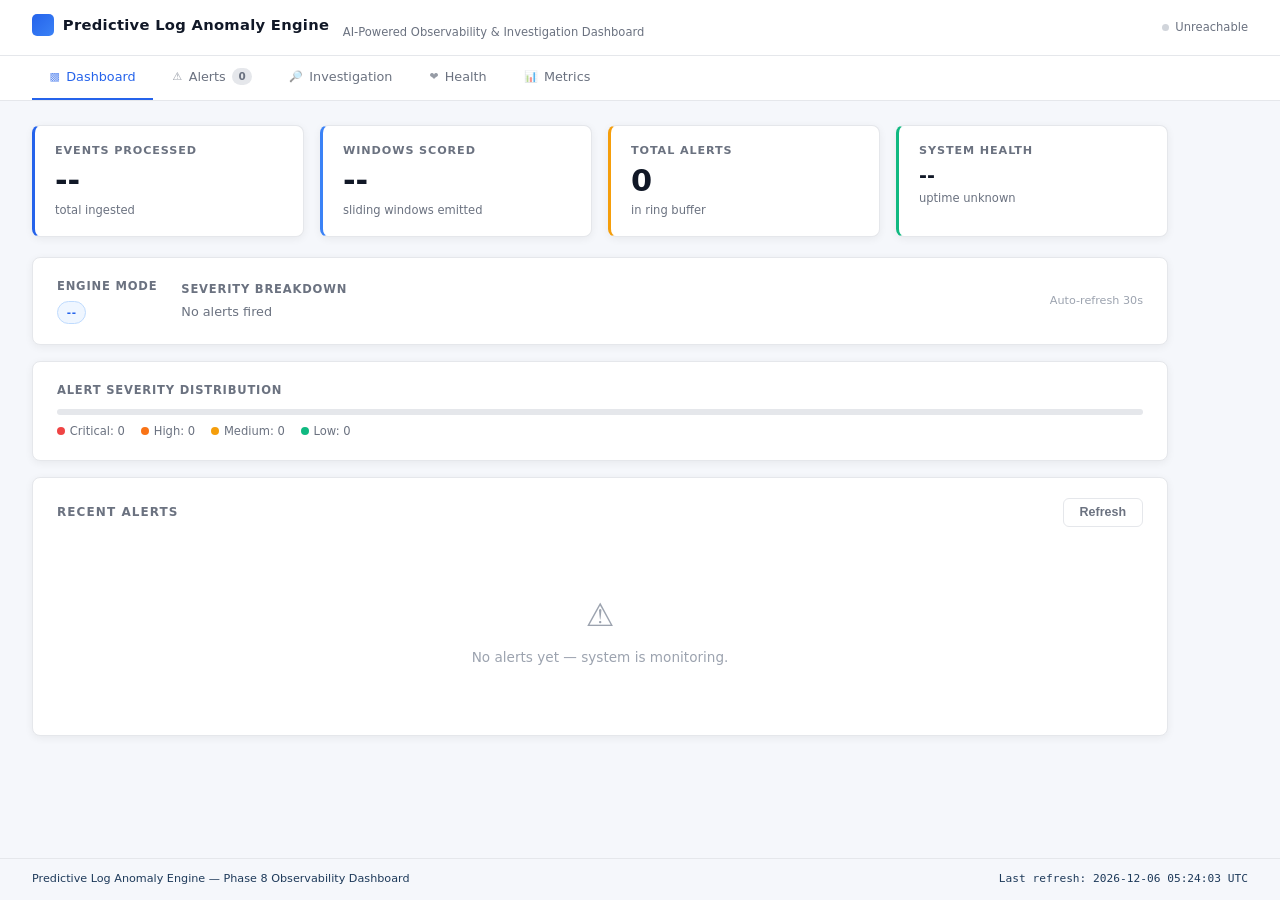
==== templates/index.html @ 651d6630 "Add V3 semantic scaffold and update alignment plans for notebooks and static demo" ====
<!--
File: templates/index.html

Purpose:
    Phase 8 — Observability & Investigation Dashboard for the Predictive Log Anomaly Engine.
    A read-only, professional AIOps dashboard providing:
      - System summary dashboard with live stat cards
      - Recent alerts panel with severity filtering
      - AI investigation console (RAG query interface)
      - System health & component status view
      - Metrics & observability panel (live Prometheus data)

    All data is pulled from existing read-only backend endpoints:
      GET  /health     — system health and component state
      GET  /alerts     — alert ring buffer
      GET  /metrics    — Prometheus text output
      POST /query      — RAG investigation queries

Input:
    Browser — no user authentication required (public endpoints).

Output:
    Visual observability dashboard (read-only).

Used by:
    FastAPI application (src/api/ui.py) serving GET /
-->

<!DOCTYPE html>
<html lang="en">
<head>
  <meta charset="UTF-8">
  <meta name="viewport" content="width=device-width, initial-scale=1.0">
  <title>Predictive Log Anomaly Engine — Observability Dashboard</title>
  <style>
    /* =====================================================================
       Reset & base
       ===================================================================== */
    *, *::before, *::after { box-sizing: border-box; margin: 0; padding: 0; }
    body {
      font-family: system-ui, -apple-system, "Segoe UI", sans-serif;
      background: #f5f7fb;
      color: #111827;
      min-height: 100vh;
      line-height: 1.5;
    }
    a { color: inherit; text-decoration: none; }

    /* =====================================================================
       Layout
       ===================================================================== */
    .app-shell { display: flex; flex-direction: column; min-height: 100vh; }
    main { flex: 1; padding: 1.5rem 2rem 3rem; max-width: 1200px; width: 100%; }

    /* =====================================================================
       Header
       ===================================================================== */
    header {
      background: #ffffff;
      border-bottom: 1px solid #e5e7eb;
      padding: 0 2rem;
      display: flex;
      align-items: center;
      justify-content: space-between;
      height: 56px;
      position: sticky;
      top: 0;
      z-index: 100;
    }
    .header-left { display: flex; align-items: baseline; gap: 0.85rem; }
    .header-logo {
      display: flex;
      align-items: center;
      gap: 0.55rem;
    }
    .logo-icon {
      width: 22px; height: 22px;
      background: linear-gradient(135deg, #2563eb, #3b82f6);
      border-radius: 5px;
      flex-shrink: 0;
    }
    .header-title {
      font-size: 0.92rem;
      font-weight: 700;
      color: #111827;
      letter-spacing: 0.02em;
    }
    .header-subtitle {
      font-size: 0.72rem;
      color: #6b7280;
      font-weight: 400;
    }
    .header-right { display: flex; align-items: center; gap: 1rem; }
    .system-badge {
      display: flex;
      align-items: center;
      gap: 0.4rem;
      font-size: 0.72rem;
      color: #6b7280;
    }
    .dot {
      width: 7px; height: 7px;
      border-radius: 50%;
      background: #d1d5db;
      flex-shrink: 0;
    }
    .dot.healthy  { background: #10b981; box-shadow: 0 0 6px #10b981; }
    .dot.degraded { background: #f59e0b; box-shadow: 0 0 6px #f59e0b; }
    .dot.unhealthy{ background: #ef4444; box-shadow: 0 0 6px #ef4444; }

    /* =====================================================================
       Navigation tabs
       ===================================================================== */
    nav.tabs {
      background: #ffffff;
      border-bottom: 1px solid #e5e7eb;
      display: flex;
      padding: 0 2rem;
      gap: 0.1rem;
      overflow-x: auto;
    }
    .tab {
      padding: 0.7rem 1.1rem;
      font-size: 0.8rem;
      font-weight: 500;
      color: #6b7280;
      border-bottom: 2px solid transparent;
      cursor: pointer;
      white-space: nowrap;
      user-select: none;
      transition: color 0.15s, border-color 0.15s;
      display: flex;
      align-items: center;
      gap: 0.4rem;
    }
    .tab .tab-icon { font-size: 0.85em; opacity: 0.7; }
    .tab.active { color: #2563eb; border-bottom-color: #2563eb; }
    .tab:hover:not(.active) { color: #374151; }
    .tab-badge {
      background: #e5e7eb;
      color: #6b7280;
      font-size: 0.65rem;
      font-weight: 700;
      padding: 0.05rem 0.4rem;
      border-radius: 9999px;
      min-width: 18px;
      text-align: center;
    }
    .tab.active .tab-badge { background: #dbeafe; color: #2563eb; }

    /* =====================================================================
       Sections
       ===================================================================== */
    section { display: none; }
    section.active { display: block; }

    /* =====================================================================
       Typography helpers
       ===================================================================== */
    .section-title {
      font-size: 0.75rem;
      font-weight: 700;
      color: #6b7280;
      text-transform: uppercase;
      letter-spacing: 0.09em;
      margin-bottom: 1rem;
    }
    .label {
      font-size: 0.72rem;
      font-weight: 600;
      color: #6b7280;
      text-transform: uppercase;
      letter-spacing: 0.07em;
    }
    .muted { color: #6b7280; font-size: 0.8rem; }
    .mono { font-family: ui-monospace, "Cascadia Code", monospace; }

    /* =====================================================================
       Cards
       ===================================================================== */
    .card {
      background: #ffffff;
      border: 1px solid #e5e7eb;
      border-radius: 0.5rem;
      padding: 1.25rem 1.5rem;
      box-shadow: 0 2px 8px rgba(0,0,0,0.06);
    }
    .card + .card { margin-top: 1rem; }

    /* =====================================================================
       Stat cards (dashboard grid)
       ===================================================================== */
    .stat-grid {
      display: grid;
      grid-template-columns: repeat(auto-fit, minmax(200px, 1fr));
      gap: 1rem;
      margin-bottom: 1.25rem;
    }
    .stat-card {
      background: #ffffff;
      border: 1px solid #e5e7eb;
      border-radius: 0.5rem;
      padding: 1.1rem 1.25rem;
      display: flex;
      flex-direction: column;
      gap: 0.35rem;
      box-shadow: 0 2px 8px rgba(0,0,0,0.06);
    }
    .stat-card.accent-cyan  { border-left: 3px solid #2563eb; }
    .stat-card.accent-green { border-left: 3px solid #10b981; }
    .stat-card.accent-amber { border-left: 3px solid #f59e0b; }
    .stat-card.accent-red   { border-left: 3px solid #ef4444; }
    .stat-card.accent-blue  { border-left: 3px solid #3b82f6; }
    .stat-label {
      font-size: 0.7rem;
      font-weight: 600;
      color: #6b7280;
      text-transform: uppercase;
      letter-spacing: 0.08em;
    }
    .stat-value {
      font-size: 1.9rem;
      font-weight: 700;
      color: #111827;
      line-height: 1;
      font-variant-numeric: tabular-nums;
    }
    .stat-value.small { font-size: 1.2rem; }
    .stat-sub {
      font-size: 0.72rem;
      color: #6b7280;
    }

    /* =====================================================================
       Severity badges
       ===================================================================== */
    .badge {
      display: inline-flex;
      align-items: center;
      padding: 0.15rem 0.55rem;
      border-radius: 9999px;
      font-size: 0.65rem;
      font-weight: 700;
      text-transform: uppercase;
      letter-spacing: 0.06em;
      white-space: nowrap;
    }
    .badge.critical { background: #fee2e2; color: #dc2626; border: 1px solid #fca5a5; }
    .badge.high     { background: #fff7ed; color: #ea580c; border: 1px solid #fed7aa; }
    .badge.medium   { background: #fffbeb; color: #d97706; border: 1px solid #fde68a; }
    .badge.low      { background: #f0fdf4; color: #16a34a; border: 1px solid #bbf7d0; }
    .badge.info     { background: #eff6ff; color: #2563eb; border: 1px solid #bfdbfe; }
    .badge.healthy  { background: #f0fdf4; color: #16a34a; border: 1px solid #bbf7d0; }
    .badge.degraded { background: #fffbeb; color: #d97706; border: 1px solid #fde68a; }
    .badge.unhealthy{ background: #fee2e2; color: #dc2626; border: 1px solid #fca5a5; }
    .badge.unknown  { background: #f9fafb; color: #6b7280; border: 1px solid #d1d5db; }

    /* =====================================================================
       Status indicator (health components)
       ===================================================================== */
    .status-row {
      display: flex;
      align-items: center;
      justify-content: space-between;
      padding: 0.6rem 0;
      border-bottom: 1px solid #e5e7eb;
      font-size: 0.82rem;
    }
    .status-row:last-child { border-bottom: none; }
    .status-name { color: #6b7280; }
    .status-val  { font-weight: 600; }
    .status-val.ok   { color: #10b981; }
    .status-val.warn { color: #f59e0b; }
    .status-val.err  { color: #ef4444; }
    .status-val.muted{ color: #475569; }

    /* =====================================================================
       Alert table
       ===================================================================== */
    .table-wrap { overflow-x: auto; border-radius: 0.375rem; }
    table { width: 100%; border-collapse: collapse; font-size: 0.8rem; min-width: 600px; }
    thead tr { background: #f9fafb; }
    th {
      text-align: left;
      padding: 0.55rem 0.75rem;
      color: #6b7280;
      font-weight: 600;
      font-size: 0.68rem;
      text-transform: uppercase;
      letter-spacing: 0.07em;
      border-bottom: 1px solid #e5e7eb;
      white-space: nowrap;
    }
    td {
      padding: 0.5rem 0.75rem;
      border-bottom: 1px solid #e5e7eb;
      vertical-align: top;
      color: #6b7280;
    }
    td.primary { color: #111827; }
    tbody tr:hover td { background: rgba(37,99,235,0.04); }
    tbody tr:last-child td { border-bottom: none; }

    /* =====================================================================
       Filter bar
       ===================================================================== */
    .filter-bar {
      display: flex;
      gap: 0.5rem;
      flex-wrap: wrap;
      margin-bottom: 1rem;
      align-items: center;
    }
    .filter-btn {
      padding: 0.3rem 0.75rem;
      border-radius: 9999px;
      font-size: 0.72rem;
      font-weight: 600;
      cursor: pointer;
      border: 1px solid #e5e7eb;
      background: transparent;
      color: #6b7280;
      transition: all 0.15s;
      text-transform: uppercase;
      letter-spacing: 0.05em;
    }
    .filter-btn:hover { border-color: #2563eb; color: #2563eb; }
    .filter-btn.active { background: #dbeafe; border-color: #2563eb; color: #2563eb; }
    .filter-sep { color: #e5e7eb; }

    /* =====================================================================
       Buttons
       ===================================================================== */
    .btn {
      display: inline-flex;
      align-items: center;
      gap: 0.4rem;
      padding: 0.4rem 1rem;
      border-radius: 0.375rem;
      font-size: 0.78rem;
      font-weight: 600;
      cursor: pointer;
      border: none;
      transition: background 0.15s;
    }
    .btn-primary { background: #2563eb; color: #ffffff; }
    .btn-primary:hover:not(:disabled) { background: #1d4ed8; }
    .btn-ghost {
      background: transparent;
      color: #6b7280;
      border: 1px solid #e5e7eb;
    }
    .btn-ghost:hover:not(:disabled) { border-color: #2563eb; color: #2563eb; }
    .btn:disabled { opacity: 0.45; cursor: not-allowed; }

    /* =====================================================================
       Form inputs
       ===================================================================== */
    .input-field {
      width: 100%;
      background: #f9fafb;
      color: #111827;
      border: 1px solid #e5e7eb;
      border-radius: 0.375rem;
      padding: 0.55rem 0.75rem;
      font-family: inherit;
      font-size: 0.85rem;
      outline: none;
      transition: border-color 0.15s;
    }
    .input-field:focus { border-color: #2563eb; }
    .input-field::placeholder { color: #9ca3af; }

    /* =====================================================================
       Answer / evidence boxes
       ===================================================================== */
    .answer-box {
      background: #f9fafb;
      border: 1px solid #e5e7eb;
      border-radius: 0.375rem;
      padding: 1rem 1.25rem;
      margin-top: 1rem;
    }
    .answer-box-label {
      font-size: 0.68rem;
      font-weight: 700;
      color: #2563eb;
      text-transform: uppercase;
      letter-spacing: 0.1em;
      margin-bottom: 0.6rem;
    }
    .answer-text {
      font-size: 0.88rem;
      color: #111827;
      line-height: 1.7;
    }
    .source-item {
      border-top: 1px solid #e5e7eb;
      padding: 0.65rem 0;
    }
    .source-item:first-child { border-top: none; }
    .source-meta {
      display: flex;
      justify-content: space-between;
      align-items: center;
      margin-bottom: 0.3rem;
      gap: 0.5rem;
    }
    .source-id {
      font-size: 0.72rem;
      color: #2563eb;
      font-family: ui-monospace, monospace;
      font-weight: 600;
    }
    .source-score { font-size: 0.68rem; color: #9ca3af; }
    .source-snippet { font-size: 0.8rem; color: #6b7280; line-height: 1.55; }

    /* =====================================================================
       Quick query chips
       ===================================================================== */
    .quick-chips {
      display: flex;
      flex-wrap: wrap;
      gap: 0.4rem;
      margin: 0.65rem 0;
    }
    .chip {
      padding: 0.2rem 0.65rem;
      background: #f3f4f6;
      border: 1px solid #e5e7eb;
      border-radius: 9999px;
      font-size: 0.72rem;
      color: #6b7280;
      cursor: pointer;
      transition: all 0.15s;
    }
    .chip:hover { border-color: #2563eb; color: #2563eb; }

    /* =====================================================================
       Metrics display
       ===================================================================== */
    .metric-row {
      display: flex;
      justify-content: space-between;
      align-items: center;
      padding: 0.55rem 0;
      border-bottom: 1px solid #e5e7eb;
      font-size: 0.82rem;
    }
    .metric-row:last-child { border-bottom: none; }
    .metric-name { color: #6b7280; font-family: ui-monospace, monospace; font-size: 0.75rem; }
    .metric-value { color: #111827; font-weight: 600; font-variant-numeric: tabular-nums; }

    .raw-box {
      background: #f9fafb;
      border: 1px solid #e5e7eb;
      border-radius: 0.375rem;
      padding: 1rem;
      font-family: ui-monospace, monospace;
      font-size: 0.72rem;
      color: #6b7280;
      max-height: 300px;
      overflow-y: auto;
      white-space: pre;
      word-break: break-all;
      line-height: 1.5;
    }

    /* =====================================================================
       Progress bar (severity distribution)
       ===================================================================== */
    .sev-bar-wrap {
      display: flex;
      height: 6px;
      border-radius: 9999px;
      overflow: hidden;
      background: #e5e7eb;
      margin: 0.5rem 0;
    }
    .sev-seg { height: 100%; transition: width 0.4s; }
    .sev-seg.critical { background: #ef4444; }
    .sev-seg.high     { background: #f97316; }
    .sev-seg.medium   { background: #f59e0b; }
    .sev-seg.low      { background: #10b981; }

    .sev-legend {
      display: flex;
      gap: 1rem;
      flex-wrap: wrap;
      font-size: 0.72rem;
      color: #6b7280;
      margin-top: 0.4rem;
    }
    .sev-legend-item { display: flex; align-items: center; gap: 0.3rem; }
    .sev-dot { width: 8px; height: 8px; border-radius: 50%; flex-shrink: 0; }

    /* =====================================================================
       Health component grid
       ===================================================================== */
    .component-grid {
      display: grid;
      grid-template-columns: repeat(auto-fill, minmax(220px, 1fr));
      gap: 0.75rem;
      margin-top: 0.75rem;
    }
    .component-card {
      background: #f9fafb;
      border: 1px solid #e5e7eb;
      border-radius: 0.375rem;
      padding: 0.85rem 1rem;
      display: flex;
      flex-direction: column;
      gap: 0.3rem;
    }
    .component-name { font-size: 0.75rem; color: #6b7280; font-weight: 600; text-transform: capitalize; }
    .component-status { font-size: 0.85rem; font-weight: 700; }
    .component-status.ok   { color: #10b981; }
    .component-status.warn { color: #f59e0b; }
    .component-status.err  { color: #ef4444; }
    .component-status.muted{ color: #475569; }

    /* =====================================================================
       Toolbar row
       ===================================================================== */
    .toolbar {
      display: flex;
      align-items: center;
      justify-content: space-between;
      margin-bottom: 1rem;
      gap: 1rem;
      flex-wrap: wrap;
    }
    .toolbar-left  { display: flex; align-items: center; gap: 0.75rem; flex-wrap: wrap; }
    .toolbar-right { display: flex; align-items: center; gap: 0.5rem; }

    /* =====================================================================
       Empty + error states
       ===================================================================== */
    .empty-state {
      text-align: center;
      padding: 3rem 1rem;
      color: #9ca3af;
    }
    .empty-state .empty-icon { font-size: 2rem; margin-bottom: 0.5rem; }
    .empty-state .empty-msg { font-size: 0.85rem; }
    .error-msg { color: #ef4444; font-size: 0.8rem; }

    /* =====================================================================
       Spinner
       ===================================================================== */
    @keyframes spin { to { transform: rotate(360deg); } }
    .spinner {
      width: 14px; height: 14px;
      border: 2px solid #e5e7eb;
      border-top-color: #2563eb;
      border-radius: 50%;
      animation: spin 0.7s linear infinite;
      display: inline-block;
    }

    /* =====================================================================
       Refresh timer
       ===================================================================== */
    .refresh-info {
      font-size: 0.7rem;
      color: #9ca3af;
      display: flex;
      align-items: center;
      gap: 0.4rem;
    }

    /* =====================================================================
       Two-column layout (investigation)
       ===================================================================== */
    .two-col {
      display: grid;
      grid-template-columns: 1fr 1fr;
      gap: 1rem;
    }
    @media (max-width: 768px) { .two-col { grid-template-columns: 1fr; } }

    /* =====================================================================
       Uptime display
       ===================================================================== */
    .uptime-large {
      font-size: 2rem;
      font-weight: 700;
      color: #111827;
      font-variant-numeric: tabular-nums;
    }

    /* =====================================================================
       Collapsible
       ===================================================================== */
    .collapsible-toggle {
      background: none;
      border: none;
      color: #9ca3af;
      font-size: 0.72rem;
      cursor: pointer;
      padding: 0;
      display: flex;
      align-items: center;
      gap: 0.3rem;
      margin-top: 0.75rem;
    }
    .collapsible-toggle:hover { color: #6b7280; }
    .collapsible-body { display: none; margin-top: 0.5rem; }
    .collapsible-body.open { display: block; }

    /* =====================================================================
       Footer
       ===================================================================== */
    footer {
      border-top: 1px solid #e5e7eb;
      padding: 0.75rem 2rem;
      display: flex;
      justify-content: space-between;
      align-items: center;
      font-size: 0.7rem;
      color: #1e3a5a;
    }

    /* =====================================================================
       Responsive
       ===================================================================== */
    @media (max-width: 640px) {
      main { padding: 1rem; }
      header { padding: 0 1rem; }
      nav.tabs { padding: 0 0.5rem; }
      .header-subtitle { display: none; }
    }
  </style>
</head>
<body>
<div class="app-shell">

<!-- ===================================================================
     Header
     =================================================================== -->
<header>
  <div class="header-left">
    <div class="header-logo">
      <div class="logo-icon"></div>
      <span class="header-title">Predictive Log Anomaly Engine</span>
    </div>
    <span class="header-subtitle">AI-Powered Observability &amp; Investigation Dashboard</span>
  </div>
  <div class="header-right">
    <div class="system-badge">
      <div class="dot" id="hdr-dot"></div>
      <span id="hdr-status-text">Checking...</span>
    </div>
  </div>
</header>

<!-- ===================================================================
     Navigation
     =================================================================== -->
<nav class="tabs">
  <div class="tab active" onclick="showTab('dashboard')">
    <span class="tab-icon">&#9641;</span> Dashboard
  </div>
  <div class="tab" onclick="showTab('alerts')">
    <span class="tab-icon">&#9888;</span> Alerts
    <span class="tab-badge" id="tab-alerts-count">0</span>
  </div>
  <div class="tab" onclick="showTab('investigation')">
    <span class="tab-icon">&#128270;</span> Investigation
  </div>
  <div class="tab" onclick="showTab('health')">
    <span class="tab-icon">&#10084;</span> Health
  </div>
  <div class="tab" onclick="showTab('metrics')">
    <span class="tab-icon">&#128202;</span> Metrics
  </div>
</nav>

<!-- ===================================================================
     Main content
     =================================================================== -->
<main>

  <!-- =================================================================
       Section 1: Dashboard
       ================================================================= -->
  <section id="section-dashboard" class="active">

    <!-- Stat cards -->
    <div class="stat-grid" id="dash-stat-grid">
      <div class="stat-card accent-cyan">
        <div class="stat-label">Events Processed</div>
        <div class="stat-value" id="dash-events">--</div>
        <div class="stat-sub">total ingested</div>
      </div>
      <div class="stat-card accent-blue">
        <div class="stat-label">Windows Scored</div>
        <div class="stat-value" id="dash-windows">--</div>
        <div class="stat-sub">sliding windows emitted</div>
      </div>
      <div class="stat-card accent-amber" id="dash-alerts-card">
        <div class="stat-label">Total Alerts</div>
        <div class="stat-value" id="dash-alerts">--</div>
        <div class="stat-sub">in ring buffer</div>
      </div>
      <div class="stat-card accent-green">
        <div class="stat-label">System Health</div>
        <div class="stat-value small" id="dash-health-val">--</div>
        <div class="stat-sub" id="dash-uptime">uptime unknown</div>
      </div>
    </div>

    <!-- Engine mode info bar -->
    <div class="card" style="margin-bottom:1rem;">
      <div class="toolbar" style="margin-bottom:0;">
        <div style="display:flex;align-items:center;gap:1.5rem;flex-wrap:wrap;">
          <div>
            <div class="label" style="margin-bottom:0.2rem;">Engine Mode</div>
            <span id="dash-mode" class="badge info">--</span>
          </div>
          <div>
            <div class="label" style="margin-bottom:0.2rem;">Severity Breakdown</div>
            <div style="display:flex;gap:0.5rem;flex-wrap:wrap;" id="dash-sev-counts">
              <span class="muted">No alert data</span>
            </div>
          </div>
        </div>
        <div class="refresh-info">
          <div class="spinner" id="dash-spinner" style="display:none;"></div>
          <span id="dash-refresh-label">Auto-refresh 30s</span>
        </div>
      </div>
    </div>

    <!-- Severity bar -->
    <div class="card" style="margin-bottom:1rem;" id="dash-sev-bar-card">
      <div class="label" style="margin-bottom:0.6rem;">Alert Severity Distribution</div>
      <div class="sev-bar-wrap" id="dash-sev-bar">
        <div class="sev-seg critical" style="width:0%"></div>
        <div class="sev-seg high"     style="width:0%"></div>
        <div class="sev-seg medium"   style="width:0%"></div>
        <div class="sev-seg low"      style="width:0%"></div>
      </div>
      <div class="sev-legend">
        <span class="sev-legend-item"><span class="sev-dot" style="background:#ef4444"></span><span id="leg-critical">Critical: 0</span></span>
        <span class="sev-legend-item"><span class="sev-dot" style="background:#f97316"></span><span id="leg-high">High: 0</span></span>
        <span class="sev-legend-item"><span class="sev-dot" style="background:#f59e0b"></span><span id="leg-medium">Medium: 0</span></span>
        <span class="sev-legend-item"><span class="sev-dot" style="background:#10b981"></span><span id="leg-low">Low: 0</span></span>
      </div>
    </div>

    <!-- Recent alerts mini-table -->
    <div class="card">
      <div class="toolbar">
        <div class="section-title" style="margin-bottom:0;">Recent Alerts</div>
        <button class="btn btn-ghost" onclick="refreshAll()">Refresh</button>
      </div>
      <div id="dash-recent-alerts">
        <div class="empty-state">
          <div class="empty-icon">&#9888;</div>
          <div class="empty-msg">No alerts yet — system is monitoring.</div>
        </div>
      </div>
    </div>

  </section>

  <!-- =================================================================
       Section 2: Alerts
       ================================================================= -->
  <section id="section-alerts">

    <div class="card">
      <div class="toolbar">
        <div class="toolbar-left">
          <div class="section-title" style="margin-bottom:0;">Anomaly Alerts</div>
          <span class="badge info" id="alerts-count-badge">0 alerts</span>
        </div>
        <div class="toolbar-right">
          <button class="btn btn-ghost" id="alerts-refresh-btn" onclick="loadAlerts(true)">
            <span>Refresh</span>
          </button>
        </div>
      </div>

      <p class="muted" style="margin-bottom:1rem;">
        Alerts stored in the in-memory ring buffer (newest first). Each alert was fired when an
        anomaly score exceeded the model threshold for a given event stream.
      </p>

      <!-- Severity filter -->
      <div class="filter-bar">
        <span class="label">Filter:</span>
        <button class="filter-btn active" onclick="setAlertFilter('all', this)">All</button>
        <button class="filter-btn" onclick="setAlertFilter('critical', this)">Critical</button>
        <button class="filter-btn" onclick="setAlertFilter('high', this)">High</button>
        <button class="filter-btn" onclick="setAlertFilter('medium', this)">Medium</button>
        <button class="filter-btn" onclick="setAlertFilter('low', this)">Low</button>
      </div>

      <div class="table-wrap" id="alerts-table-wrap">
        <div class="empty-state">
          <div class="empty-icon">&#9888;</div>
          <div class="empty-msg">No alerts. Switch to the Dashboard and click Refresh.</div>
        </div>
      </div>
    </div>

  </section>

  <!-- =================================================================
       Section 3: Investigation
       ================================================================= -->
  <section id="section-investigation">

    <div class="card" style="margin-bottom:1rem;">
      <div class="section-title">AI Investigation Console</div>
      <p class="muted" style="margin-bottom:1rem;">
        Ask natural language questions about this system — alerts, models, datasets, pipelines,
        thresholds, and deployment. The RAG engine searches the built-in knowledge base and
        returns a direct answer with source references.
      </p>

      <label for="inv-question" class="label" style="display:block;margin-bottom:0.5rem;">Question</label>
      <div style="display:flex;gap:0.5rem;">
        <input
          id="inv-question"
          class="input-field"
          type="text"
          placeholder="e.g. How does the alert threshold work?"
          onkeydown="if(event.key==='Enter') runQuery()"
        >
        <button class="btn btn-primary" id="inv-ask-btn" onclick="runQuery()">Ask</button>
      </div>

      <div class="quick-chips">
        <span class="label" style="align-self:center;">Quick:</span>
        <span class="chip" onclick="setQuestion('How do alerts work?')">Alerts</span>
        <span class="chip" onclick="setQuestion('What model is used for anomaly detection?')">Model</span>
        <span class="chip" onclick="setQuestion('Tell me about the dataset')">Dataset</span>
        <span class="chip" onclick="setQuestion('What is the anomaly score threshold?')">Threshold</span>
        <span class="chip" onclick="setQuestion('How does the sliding window work?')">Window</span>
        <span class="chip" onclick="setQuestion('How do I run with Docker?')">Docker</span>
        <span class="chip" onclick="setQuestion('How does Prometheus metrics work?')">Prometheus</span>
        <span class="chip" onclick="setQuestion('What is Grafana showing?')">Grafana</span>
      </div>

      <span id="inv-status" class="muted" style="font-size:0.75rem;"></span>
    </div>

    <!-- Results -->
    <div id="inv-results" style="display:none;">
      <div class="two-col">
        <div class="answer-box">
          <div class="answer-box-label">Answer</div>
          <div class="answer-text" id="inv-answer-text"></div>
        </div>
        <div class="answer-box">
          <div class="answer-box-label">Source Documents</div>
          <div id="inv-sources"></div>
        </div>
      </div>
    </div>

  </section>

  <!-- =================================================================
       Section 4: Health
       ================================================================= -->
  <section id="section-health">

    <!-- Overall status -->
    <div class="card" style="margin-bottom:1rem;">
      <div class="toolbar" style="margin-bottom:0.75rem;">
        <div class="section-title" style="margin-bottom:0;">System Status</div>
        <button class="btn btn-ghost" onclick="loadHealth()">Refresh</button>
      </div>
      <div style="display:flex;align-items:center;gap:1.5rem;flex-wrap:wrap;">
        <div>
          <div class="label" style="margin-bottom:0.4rem;">Overall Health</div>
          <span class="badge" id="health-badge" style="font-size:0.85rem;padding:0.3rem 0.8rem;">Unknown</span>
        </div>
        <div>
          <div class="label" style="margin-bottom:0.4rem;">Uptime</div>
          <div class="uptime-large" id="health-uptime">--</div>
        </div>
        <div>
          <div class="label" style="margin-bottom:0.4rem;">API Endpoint</div>
          <span class="badge healthy">Available</span>
        </div>
      </div>
    </div>

    <!-- Component status -->
    <div class="card" style="margin-bottom:1rem;">
      <div class="section-title">Component Status</div>
      <div class="component-grid" id="health-components">
        <div class="muted">Loading...</div>
      </div>
    </div>

    <!-- Endpoint availability -->
    <div class="card" style="margin-bottom:1rem;">
      <div class="section-title">Endpoint Availability</div>
      <div id="health-endpoints">
        <div class="status-row">
          <span class="status-name">GET /health</span>
          <span class="status-val" id="ep-health">Checking...</span>
        </div>
        <div class="status-row">
          <span class="status-name">GET /alerts</span>
          <span class="status-val" id="ep-alerts">Checking...</span>
        </div>
        <div class="status-row">
          <span class="status-name">GET /metrics</span>
          <span class="status-val" id="ep-metrics">Checking...</span>
        </div>
        <div class="status-row">
          <span class="status-name">POST /query</span>
          <span class="status-val" id="ep-query">Checking...</span>
        </div>
      </div>
    </div>

    <!-- Raw health JSON -->
    <div class="card">
      <div class="section-title">Raw Health Response</div>
      <button class="collapsible-toggle" onclick="toggleRaw('health-raw-body')">
        <span>Show / Hide raw JSON</span>
      </button>
      <div class="collapsible-body" id="health-raw-body">
        <pre class="raw-box" id="health-raw-json">Loading...</pre>
      </div>
    </div>

  </section>

  <!-- =================================================================
       Section 5: Metrics
       ================================================================= -->
  <section id="section-metrics">

    <div class="card" style="margin-bottom:1rem;">
      <div class="toolbar" style="margin-bottom:0.75rem;">
        <div class="section-title" style="margin-bottom:0;">Observability Metrics</div>
        <button class="btn btn-ghost" onclick="loadMetrics()">Refresh</button>
      </div>
      <p class="muted">
        Live counters scraped from the Prometheus <code>/metrics</code> endpoint.
        Grafana (port 3000) and Prometheus (port 9090) are available when running
        <code>docker compose up</code>.
      </p>
    </div>

    <!-- Key counters -->
    <div class="stat-grid" style="margin-bottom:1rem;">
      <div class="stat-card accent-cyan">
        <div class="stat-label">Events Ingested</div>
        <div class="stat-value" id="met-events">--</div>
        <div class="stat-sub">ingest_events_total</div>
      </div>
      <div class="stat-card accent-blue">
        <div class="stat-label">Windows Scored</div>
        <div class="stat-value" id="met-windows">--</div>
        <div class="stat-sub">ingest_windows_total</div>
      </div>
      <div class="stat-card accent-red">
        <div class="stat-label">Ingest Errors</div>
        <div class="stat-value" id="met-errors">--</div>
        <div class="stat-sub">ingest_errors_total</div>
      </div>
    </div>

    <!-- Alert counters by severity -->
    <div class="card" style="margin-bottom:1rem;">
      <div class="section-title">Alerts by Severity</div>
      <div id="met-alerts-rows">
        <div class="metric-row">
          <span class="metric-name">alerts_total{severity="critical"}</span>
          <span class="metric-value" id="met-crit">--</span>
        </div>
        <div class="metric-row">
          <span class="metric-name">alerts_total{severity="high"}</span>
          <span class="metric-value" id="met-high">--</span>
        </div>
        <div class="metric-row">
          <span class="metric-name">alerts_total{severity="medium"}</span>
          <span class="metric-value" id="met-medium">--</span>
        </div>
        <div class="metric-row">
          <span class="metric-name">alerts_total{severity="low"}</span>
          <span class="metric-value" id="met-low">--</span>
        </div>
      </div>
    </div>

    <!-- Latency -->
    <div class="card" style="margin-bottom:1rem;">
      <div class="section-title">Latency (Average)</div>
      <div class="metric-row">
        <span class="metric-name">ingest_latency_seconds (avg)</span>
        <span class="metric-value" id="met-ingest-lat">--</span>
      </div>
      <div class="metric-row">
        <span class="metric-name">scoring_latency_seconds (avg)</span>
        <span class="metric-value" id="met-score-lat">--</span>
      </div>
    </div>

    <!-- External links -->
    <div class="card" style="margin-bottom:1rem;">
      <div class="section-title">Observability Stack</div>
      <div class="status-row">
        <span class="status-name">Prometheus</span>
        <span class="muted">http://localhost:9090 &mdash; scrapes /metrics every 15s</span>
      </div>
      <div class="status-row">
        <span class="status-name">Grafana</span>
        <span class="muted">http://localhost:3000 &mdash; Stage 08 dashboard (admin/admin)</span>
      </div>
      <div class="status-row">
        <span class="status-name">Metrics endpoint</span>
        <span class="muted">/metrics &mdash; Prometheus text format</span>
      </div>
    </div>

    <!-- Raw Prometheus output -->
    <div class="card">
      <div class="section-title">Raw Prometheus Output</div>
      <button class="collapsible-toggle" onclick="toggleRaw('metrics-raw-body')">
        <span>Show / Hide raw /metrics output</span>
      </button>
      <div class="collapsible-body" id="metrics-raw-body">
        <pre class="raw-box" id="metrics-raw-text">Loading...</pre>
      </div>
    </div>

  </section>

</main>

<!-- ===================================================================
     Footer
     =================================================================== -->
<footer>
  <span>Predictive Log Anomaly Engine &mdash; Phase 8 Observability Dashboard</span>
  <span id="footer-time" class="mono"></span>
</footer>

</div><!-- /app-shell -->

<!-- ===================================================================
     JavaScript
     =================================================================== -->
<script>
'use strict';

/* ------------------------------------------------------------------
   Application state
   ------------------------------------------------------------------ */
const state = {
  alerts: [],
  health: null,
  metricsText: '',
  alertFilter: 'all',
  lastRefresh: null,
};

/* ------------------------------------------------------------------
   Tab navigation
   ------------------------------------------------------------------ */
function showTab(name) {
  document.querySelectorAll('nav.tabs .tab').forEach((t, i) => {
    const tabs = ['dashboard', 'alerts', 'investigation', 'health', 'metrics'];
    t.classList.toggle('active', tabs[i] === name);
  });
  document.querySelectorAll('main section').forEach(s => {
    s.classList.toggle('active', s.id === 'section-' + name);
  });
  // Trigger fresh renders for section-specific data
  if (name === 'health')   renderHealth();
  if (name === 'metrics')  renderMetrics();
  if (name === 'alerts')   renderAlertsTable();
  if (name === 'dashboard') renderDashboard();
}

/* ------------------------------------------------------------------
   Collapsible toggle
   ------------------------------------------------------------------ */
function toggleRaw(id) {
  const el = document.getElementById(id);
  el.classList.toggle('open');
}

/* ------------------------------------------------------------------
   Utility helpers
   ------------------------------------------------------------------ */
function fmt(n) {
  if (n === null || n === undefined) return '--';
  if (typeof n === 'number') return n.toLocaleString();
  return String(n);
}

function fmtScore(s) {
  return (typeof s === 'number') ? s.toFixed(4) : '--';
}

function fmtTs(ts) {
  if (!ts) return '--';
  try {
    const d = new Date(ts * 1000);
    return d.toISOString().replace('T', ' ').slice(0, 19) + ' UTC';
  } catch (_) { return String(ts); }
}

function fmtUptime(s) {
  if (s === null || s === undefined) return '--';
  s = Math.floor(s);
  const h = Math.floor(s / 3600);
  const m = Math.floor((s % 3600) / 60);
  const sec = s % 60;
  if (h > 0) return h + 'h ' + m + 'm ' + sec + 's';
  if (m > 0) return m + 'm ' + sec + 's';
  return sec + 's';
}

function fmtLat(ms) {
  if (ms === null || ms === undefined) return '--';
  if (ms < 1) return (ms * 1000).toFixed(1) + ' ms';
  return ms.toFixed(3) + ' s';
}

function escHtml(s) {
  return String(s)
    .replace(/&/g, '&amp;')
    .replace(/</g, '&lt;')
    .replace(/>/g, '&gt;')
    .replace(/"/g, '&quot;');
}

function truncate(s, n) {
  if (!s) return '--';
  s = String(s);
  return s.length > n ? s.slice(0, n) + '...' : s;
}

function severityClass(sev) {
  const s = (sev || 'low').toLowerCase();
  if (['critical','high','medium','low'].includes(s)) return s;
  return 'info';
}

/* ------------------------------------------------------------------
   Prometheus text parser
   ------------------------------------------------------------------ */
function parsePromMetric(text, name) {
  // Matches:  name 1.0   OR   name{label="x"} 1.0
  const re = new RegExp('^' + name.replace(/[.*+?^${}()|[\]\\]/g, '\\$&') +
    '(?:\\{[^}]*\\})? ([\\d.e+\\-]+)', 'm');
  const m = text.match(re);
  return m ? parseFloat(m[1]) : null;
}

function parsePromMetricLabel(text, name, labelKey, labelVal) {
  // Matches:  name{...,labelKey="labelVal",...} 1.0
  const re = new RegExp(
    '^' + name.replace(/[.*+?^${}()|[\]\\]/g, '\\$&') +
    '\\{[^}]*' + labelKey + '="' + labelVal + '"[^}]*\\} ([\\d.e+\\-]+)', 'm'
  );
  const m = text.match(re);
  return m ? parseFloat(m[1]) : null;
}

/* ------------------------------------------------------------------
   Data fetching
   ------------------------------------------------------------------ */
async function fetchHealth() {
  try {
    const r = await fetch('/health');
    if (!r.ok) throw new Error('HTTP ' + r.status);
    state.health = await r.json();
    document.getElementById('ep-health').textContent = 'OK';
    document.getElementById('ep-health').className = 'status-val ok';
  } catch (e) {
    state.health = null;
    const el = document.getElementById('ep-health');
    if (el) { el.textContent = 'Error'; el.className = 'status-val err'; }
  }
}

async function fetchAlerts() {
  try {
    const r = await fetch('/alerts');
    if (!r.ok) throw new Error('HTTP ' + r.status);
    const data = await r.json();
    state.alerts = (data.alerts || []).slice().reverse(); // newest first
    document.getElementById('ep-alerts').textContent = 'OK';
    document.getElementById('ep-alerts').className = 'status-val ok';
    // Update tab badge
    const badge = document.getElementById('tab-alerts-count');
    if (badge) badge.textContent = String(state.alerts.length);
  } catch (e) {
    const el = document.getElementById('ep-alerts');
    if (el) { el.textContent = 'Error'; el.className = 'status-val err'; }
  }
}

async function fetchMetrics() {
  try {
    const r = await fetch('/metrics');
    if (!r.ok) throw new Error('HTTP ' + r.status);
    state.metricsText = await r.text();
    document.getElementById('ep-metrics').textContent = 'OK';
    document.getElementById('ep-metrics').className = 'status-val ok';
  } catch (e) {
    state.metricsText = '';
    const el = document.getElementById('ep-metrics');
    if (el) { el.textContent = 'Error'; el.className = 'status-val err'; }
  }
}

async function pingQuery() {
  try {
    const r = await fetch('/query', {
      method: 'POST',
      headers: { 'Content-Type': 'application/json' },
      body: JSON.stringify({ question: 'ping' }),
    });
    const el = document.getElementById('ep-query');
    if (el) {
      el.textContent = r.ok ? 'OK' : 'HTTP ' + r.status;
      el.className = 'status-val ' + (r.ok ? 'ok' : 'warn');
    }
  } catch (e) {
    const el = document.getElementById('ep-query');
    if (el) { el.textContent = 'Error'; el.className = 'status-val err'; }
  }
}

/* ------------------------------------------------------------------
   Refresh all data
   ------------------------------------------------------------------ */
async function refreshAll() {
  const spinner = document.getElementById('dash-spinner');
  if (spinner) spinner.style.display = 'inline-block';

  await Promise.all([fetchHealth(), fetchAlerts(), fetchMetrics()]);

  state.lastRefresh = new Date();

  if (spinner) spinner.style.display = 'none';

  // Re-render whichever section is visible
  const active = document.querySelector('main section.active');
  if (active) {
    const name = active.id.replace('section-', '');
    if (name === 'dashboard')     renderDashboard();
    if (name === 'alerts')        renderAlertsTable();
    if (name === 'health')        renderHealth();
    if (name === 'metrics')       renderMetrics();
  }

  // Always update header dot
  updateHeaderStatus();
  // Always update dashboard stats (tab badge etc.)
  renderDashboard();

  // Footer timestamp
  const ft = document.getElementById('footer-time');
  if (ft) ft.textContent = 'Last refresh: ' + new Date().toISOString().replace('T', ' ').slice(0, 19) + ' UTC';
}

/* ------------------------------------------------------------------
   Health-specific load (for Health tab refresh button)
   ------------------------------------------------------------------ */
async function loadHealth() {
  await Promise.all([fetchHealth(), pingQuery()]);
  renderHealth();
  updateHeaderStatus();
}

async function loadAlerts(rerender) {
  await fetchAlerts();
  if (rerender) renderAlertsTable();
  renderDashboard();
  const badge = document.getElementById('tab-alerts-count');
  if (badge) badge.textContent = String(state.alerts.length);
}

async function loadMetrics() {
  await fetchMetrics();
  renderMetrics();
}

/* ------------------------------------------------------------------
   Header status dot
   ------------------------------------------------------------------ */
function updateHeaderStatus() {
  const dot = document.getElementById('hdr-dot');
  const txt = document.getElementById('hdr-status-text');
  if (!dot || !txt) return;
  if (!state.health) {
    dot.className = 'dot';
    txt.textContent = 'Unreachable';
    return;
  }
  const s = (state.health.status || '').toLowerCase();
  dot.className = 'dot ' + (s === 'healthy' ? 'healthy' : s === 'degraded' ? 'degraded' : 'unhealthy');
  txt.textContent = s.charAt(0).toUpperCase() + s.slice(1);
}

/* ------------------------------------------------------------------
   Dashboard render
   ------------------------------------------------------------------ */
function renderDashboard() {
  // Events + windows from metrics
  const evts = parsePromMetric(state.metricsText, 'ingest_events_total');
  const wins = parsePromMetric(state.metricsText, 'ingest_windows_total');
  setEl('dash-events', evts !== null ? evts.toLocaleString() : '--');
  setEl('dash-windows', wins !== null ? wins.toLocaleString() : '--');

  // Alerts count
  const alertCount = state.alerts.length;
  setEl('dash-alerts', String(alertCount));

  // Health
  const hs = state.health;
  if (hs) {
    const s = (hs.status || '').toLowerCase();
    setEl('dash-health-val', hs.status || '--');
    const hv = document.getElementById('dash-health-val');
    if (hv) {
      hv.style.color = s === 'healthy' ? '#10b981' : s === 'degraded' ? '#f59e0b' : '#ef4444';
    }
    setEl('dash-uptime', 'uptime: ' + fmtUptime(hs.uptime_seconds));
  }

  // Engine mode
  const modeEl = document.getElementById('dash-mode');
  if (modeEl) {
    // Try to get from health components
    let mode = '--';
    if (hs && hs.components && hs.components.model_mode) {
      mode = hs.components.model_mode;
    } else if (hs && hs.components) {
      // Probe for mode info elsewhere in components
      const m = JSON.stringify(hs.components).match(/"model":\s*"([^"]+)"/);
      if (m) mode = m[1];
    }
    modeEl.textContent = mode;
  }

  // Severity counts from metrics
  const critVal   = parsePromMetricLabel(state.metricsText, 'alerts_total', 'severity', 'critical') || 0;
  const highVal   = parsePromMetricLabel(state.metricsText, 'alerts_total', 'severity', 'high')     || 0;
  const medVal    = parsePromMetricLabel(state.metricsText, 'alerts_total', 'severity', 'medium')   || 0;
  const lowVal    = parsePromMetricLabel(state.metricsText, 'alerts_total', 'severity', 'low')      || 0;
  const total     = critVal + highVal + medVal + lowVal || 1;

  // Severity pill counts
  const sevEl = document.getElementById('dash-sev-counts');
  if (sevEl) {
    if (critVal + highVal + medVal + lowVal === 0) {
      sevEl.innerHTML = '<span class="muted">No alerts fired</span>';
    } else {
      sevEl.innerHTML = [
        critVal > 0 ? '<span class="badge critical">' + critVal + ' critical</span>' : '',
        highVal > 0 ? '<span class="badge high">'     + highVal + ' high</span>'     : '',
        medVal  > 0 ? '<span class="badge medium">'   + medVal  + ' medium</span>'   : '',
        lowVal  > 0 ? '<span class="badge low">'      + lowVal  + ' low</span>'      : '',
      ].filter(Boolean).join(' ');
    }
  }

  // Severity bar segments
  const segs = document.querySelectorAll('#dash-sev-bar .sev-seg');
  if (segs.length === 4) {
    segs[0].style.width = (critVal / total * 100).toFixed(1) + '%';
    segs[1].style.width = (highVal / total * 100).toFixed(1) + '%';
    segs[2].style.width = (medVal  / total * 100).toFixed(1) + '%';
    segs[3].style.width = (lowVal  / total * 100).toFixed(1) + '%';
  }
  setEl('leg-critical', 'Critical: ' + critVal);
  setEl('leg-high',     'High: '     + highVal);
  setEl('leg-medium',   'Medium: '   + medVal);
  setEl('leg-low',      'Low: '      + lowVal);

  // Recent alerts mini-table (last 5)
  const recent = state.alerts.slice(0, 5);
  const wrap = document.getElementById('dash-recent-alerts');
  if (!wrap) return;
  if (!recent.length) {
    wrap.innerHTML = '<div class="empty-state"><div class="empty-icon">&#9888;</div><div class="empty-msg">No alerts yet &mdash; system is monitoring.</div></div>';
    return;
  }
  wrap.innerHTML =
    '<div class="table-wrap"><table>' +
    '<thead><tr><th>Time (UTC)</th><th>Severity</th><th>Service</th><th>Score</th><th>Alert ID</th></tr></thead>' +
    '<tbody>' +
    recent.map(a => {
      const sev = severityClass(a.severity);
      return '<tr>' +
        '<td class="primary mono" style="font-size:0.75rem;">' + fmtTs(a.timestamp) + '</td>' +
        '<td><span class="badge ' + sev + '">' + sev + '</span></td>' +
        '<td class="primary">' + escHtml(a.service || '--') + '</td>' +
        '<td class="mono">' + fmtScore(a.score) + '</td>' +
        '<td class="mono" style="color:#9ca3af;font-size:0.72rem;">' + escHtml(truncate(a.alert_id || '--', 20)) + '</td>' +
        '</tr>';
    }).join('') +
    '</tbody></table></div>' +
    (state.alerts.length > 5
      ? '<p class="muted" style="margin-top:0.5rem;font-size:0.72rem;">Showing 5 of ' + state.alerts.length + ' alerts. See the Alerts tab for all.</p>'
      : '');
}

/* ------------------------------------------------------------------
   Alerts table render
   ------------------------------------------------------------------ */
let alertFilter = 'all';

function setAlertFilter(sev, btn) {
  alertFilter = sev;
  document.querySelectorAll('.filter-btn').forEach(b => b.classList.remove('active'));
  if (btn) btn.classList.add('active');
  renderAlertsTable();
}

function renderAlertsTable() {
  const wrap = document.getElementById('alerts-table-wrap');
  const countBadge = document.getElementById('alerts-count-badge');
  if (!wrap) return;

  const filtered = alertFilter === 'all'
    ? state.alerts
    : state.alerts.filter(a => (a.severity || '').toLowerCase() === alertFilter);

  if (countBadge) {
    countBadge.textContent = state.alerts.length + ' alert' + (state.alerts.length !== 1 ? 's' : '');
  }

  if (!filtered.length) {
    wrap.innerHTML = '<div class="empty-state"><div class="empty-icon">&#9888;</div>' +
      '<div class="empty-msg">' + (alertFilter === 'all' ? 'No alerts in buffer.' : 'No ' + alertFilter + ' alerts.') + '</div></div>';
    return;
  }

  wrap.innerHTML =
    '<table>' +
    '<thead><tr>' +
    '<th>Time (UTC)</th>' +
    '<th>Severity</th>' +
    '<th>Service</th>' +
    '<th>Score</th>' +
    '<th>Threshold</th>' +
    '<th>Model</th>' +
    '<th>Alert ID</th>' +
    '<th>Evidence</th>' +
    '</tr></thead>' +
    '<tbody>' +
    filtered.map(a => {
      const sev = severityClass(a.severity);
      const ev  = a.evidence_window ? JSON.stringify(a.evidence_window) : '{}';
      return '<tr>' +
        '<td class="primary mono" style="font-size:0.72rem;white-space:nowrap;">' + fmtTs(a.timestamp) + '</td>' +
        '<td><span class="badge ' + sev + '">' + sev + '</span></td>' +
        '<td class="primary">' + escHtml(a.service || '--') + '</td>' +
        '<td class="primary mono">' + fmtScore(a.score) + '</td>' +
        '<td class="mono">' + fmtScore(a.threshold) + '</td>' +
        '<td class="mono" style="font-size:0.72rem;">' + escHtml(a.model_name || '--') + '</td>' +
        '<td class="mono" style="color:#9ca3af;font-size:0.68rem;">' + escHtml(truncate(a.alert_id || '--', 18)) + '</td>' +
        '<td style="color:#6b7280;font-size:0.72rem;" title="' + escHtml(ev) + '">' + escHtml(truncate(ev, 60)) + '</td>' +
        '</tr>';
    }).join('') +
    '</tbody></table>';
}

/* ------------------------------------------------------------------
   Health render
   ------------------------------------------------------------------ */
function renderHealth() {
  const hs = state.health;
  const badge = document.getElementById('health-badge');
  const uptime = document.getElementById('health-uptime');
  const comps = document.getElementById('health-components');
  const rawJson = document.getElementById('health-raw-json');

  if (!hs) {
    if (badge) { badge.textContent = 'Unknown'; badge.className = 'badge unknown'; }
    if (comps) comps.innerHTML = '<span class="muted">Health data unavailable.</span>';
    if (rawJson) rawJson.textContent = 'Unavailable';
    return;
  }

  // Status badge
  if (badge) {
    const s = (hs.status || '').toLowerCase();
    badge.textContent = hs.status || 'Unknown';
    badge.className   = 'badge ' + (s === 'healthy' ? 'healthy' : s === 'degraded' ? 'degraded' : 'unhealthy');
  }

  // Uptime
  if (uptime) uptime.textContent = fmtUptime(hs.uptime_seconds);

  // Components
  if (comps && hs.components) {
    comps.innerHTML = Object.entries(hs.components).map(([k, v]) => {
      let statusClass = 'muted';
      let display = typeof v === 'object' ? JSON.stringify(v) : String(v);
      const lower = display.toLowerCase();
      if (lower === 'true' || lower === 'ok' || lower === 'healthy') statusClass = 'ok';
      else if (lower === 'false' || lower === 'error' || lower === 'unhealthy') statusClass = 'err';
      else if (lower === 'degraded' || lower === 'warn') statusClass = 'warn';
      // Shorten booleans for display
      if (display === 'true')  display = 'Ready';
      if (display === 'false') display = 'Not Ready';
      return '<div class="component-card">' +
        '<div class="component-name">' + escHtml(k.replace(/_/g, ' ')) + '</div>' +
        '<div class="component-status ' + statusClass + '">' + escHtml(truncate(display, 40)) + '</div>' +
        '</div>';
    }).join('');
  } else if (comps) {
    comps.innerHTML = '<span class="muted">No component data.</span>';
  }

  // Raw JSON
  if (rawJson) {
    rawJson.textContent = JSON.stringify(hs, null, 2);
  }
}

/* ------------------------------------------------------------------
   Metrics render
   ------------------------------------------------------------------ */
function renderMetrics() {
  const t = state.metricsText;

  const evts = parsePromMetric(t, 'ingest_events_total');
  const wins = parsePromMetric(t, 'ingest_windows_total');
  const errs = parsePromMetric(t, 'ingest_errors_total');
  const crit = parsePromMetricLabel(t, 'alerts_total', 'severity', 'critical');
  const high = parsePromMetricLabel(t, 'alerts_total', 'severity', 'high');
  const med  = parsePromMetricLabel(t, 'alerts_total', 'severity', 'medium');
  const low  = parsePromMetricLabel(t, 'alerts_total', 'severity', 'low');

  setEl('met-events',  evts !== null ? evts.toLocaleString() : '--');
  setEl('met-windows', wins !== null ? wins.toLocaleString() : '--');
  setEl('met-errors',  errs !== null ? errs.toLocaleString() : '--');
  setEl('met-crit',   crit !== null ? crit.toLocaleString() : '--');
  setEl('met-high',   high !== null ? high.toLocaleString() : '--');
  setEl('met-medium', med  !== null ? med.toLocaleString()  : '--');
  setEl('met-low',    low  !== null ? low.toLocaleString()  : '--');

  // Average latency = sum / count
  const iSum = parsePromMetric(t, 'ingest_latency_seconds_sum');
  const iCnt = parsePromMetric(t, 'ingest_latency_seconds_count');
  const sSum = parsePromMetric(t, 'scoring_latency_seconds_sum');
  const sCnt = parsePromMetric(t, 'scoring_latency_seconds_count');
  const avgIngest  = (iSum !== null && iCnt && iCnt > 0) ? iSum / iCnt : null;
  const avgScoring = (sSum !== null && sCnt && sCnt > 0) ? sSum / sCnt : null;

  setEl('met-ingest-lat', avgIngest  !== null ? fmtLat(avgIngest)  : '--');
  setEl('met-score-lat',  avgScoring !== null ? fmtLat(avgScoring) : '--');

  // Raw text
  const rawEl = document.getElementById('metrics-raw-text');
  if (rawEl) rawEl.textContent = t || 'Metrics unavailable.';
}

/* ------------------------------------------------------------------
   Investigation / RAG query
   ------------------------------------------------------------------ */
async function runQuery() {
  const q = document.getElementById('inv-question').value.trim();
  if (!q) return;

  const btn = document.getElementById('inv-ask-btn');
  const status = document.getElementById('inv-status');
  btn.disabled = true;
  status.textContent = 'Searching knowledge base...';

  try {
    const r = await fetch('/query', {
      method: 'POST',
      headers: { 'Content-Type': 'application/json' },
      body: JSON.stringify({ question: q }),
    });
    if (!r.ok) throw new Error('HTTP ' + r.status);
    const data = await r.json();

    document.getElementById('inv-answer-text').textContent = data.answer || '--';

    const srcEl = document.getElementById('inv-sources');
    srcEl.innerHTML = (data.sources || []).map(s =>
      '<div class="source-item">' +
        '<div class="source-meta">' +
          '<span class="source-id">' + escHtml(s.id) + '</span>' +
          '<span class="source-score">relevance: ' + fmtScore(s.score) + '</span>' +
        '</div>' +
        '<div class="source-snippet">' + escHtml(s.snippet) + '</div>' +
      '</div>'
    ).join('');

    document.getElementById('inv-results').style.display = 'block';
    status.textContent = '';
  } catch (e) {
    status.textContent = 'Error: ' + e.message;
  } finally {
    btn.disabled = false;
  }
}

function setQuestion(q) {
  document.getElementById('inv-question').value = q;
  document.getElementById('inv-question').focus();
}

/* ------------------------------------------------------------------
   DOM helpers
   ------------------------------------------------------------------ */
function setEl(id, text) {
  const el = document.getElementById(id);
  if (el) el.textContent = text;
}

/* ------------------------------------------------------------------
   Auto-refresh timer (30 seconds)
   ------------------------------------------------------------------ */
let _refreshInterval;
function startAutoRefresh() {
  clearInterval(_refreshInterval);
  _refreshInterval = setInterval(refreshAll, 30000);
}

/* ------------------------------------------------------------------
   Init
   ------------------------------------------------------------------ */
async function init() {
  await refreshAll();
  await pingQuery();
  startAutoRefresh();
}

init();
</script>

</body>
</html>
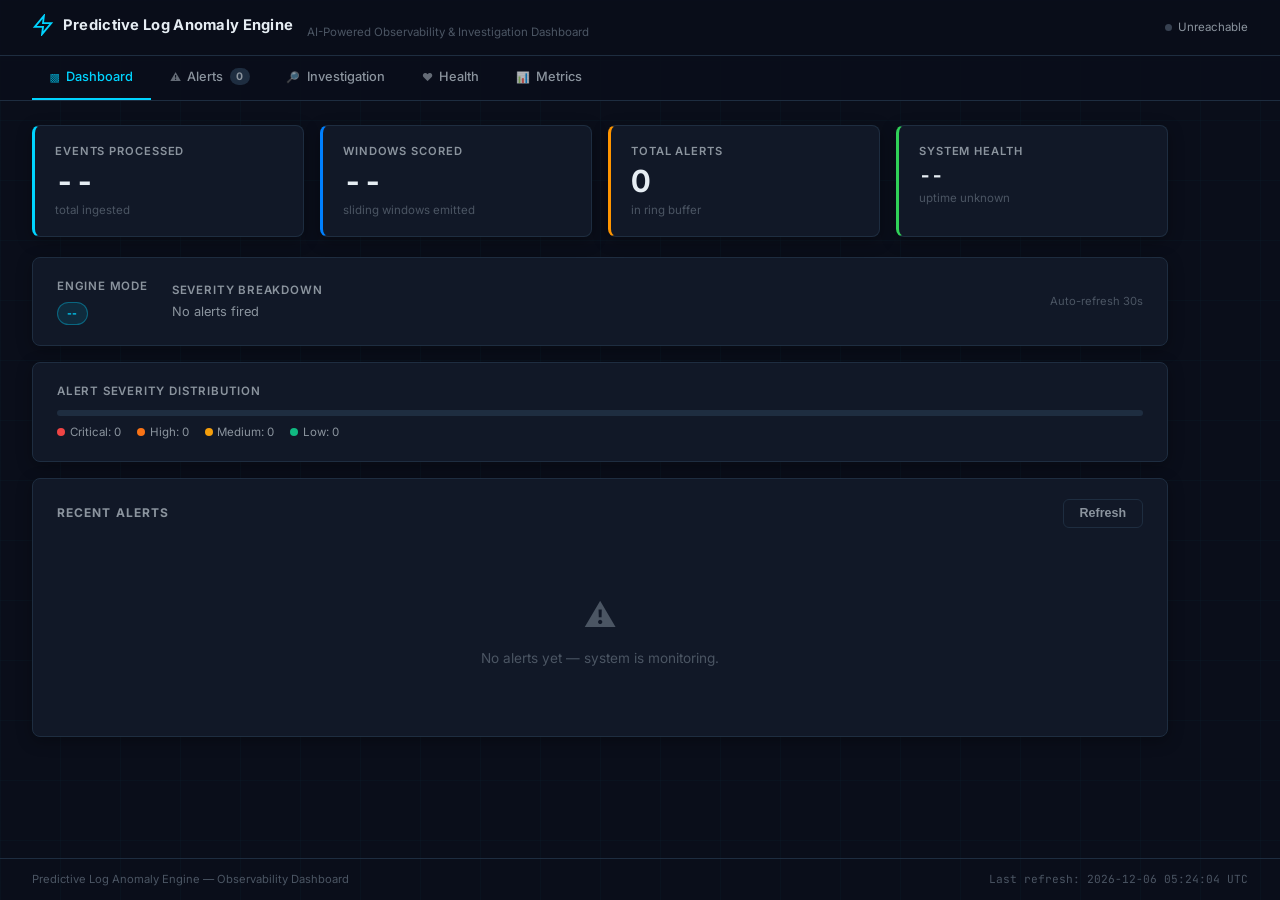
==== commit 3ebe75e8: "refactor phase 11-13" ====
--- a/templates/index.html
+++ b/templates/index.html
@@ -32,17 +32,23 @@
   <meta charset="UTF-8">
   <meta name="viewport" content="width=device-width, initial-scale=1.0">
   <title>Predictive Log Anomaly Engine — Observability Dashboard</title>
+  <link rel="preconnect" href="https://fonts.googleapis.com" />
+  <link href="https://fonts.googleapis.com/css2?family=Inter:wght@400;500;600;700&family=JetBrains+Mono:wght@400;600&display=swap" rel="stylesheet" />
   <style>
     /* =====================================================================
        Reset & base
        ===================================================================== */
     *, *::before, *::after { box-sizing: border-box; margin: 0; padding: 0; }
     body {
-      font-family: system-ui, -apple-system, "Segoe UI", sans-serif;
-      background: #f5f7fb;
-      color: #111827;
+      font-family: 'Inter', system-ui, -apple-system, 'Segoe UI', sans-serif;
+      background: #0a0e1a;
+      color: #e6edf3;
       min-height: 100vh;
       line-height: 1.5;
+      background-image:
+        linear-gradient(rgba(0,212,255,0.025) 1px, transparent 1px),
+        linear-gradient(90deg, rgba(0,212,255,0.025) 1px, transparent 1px);
+      background-size: 60px 60px;
     }
     a { color: inherit; text-decoration: none; }
 
@@ -56,8 +62,8 @@
        Header
        ===================================================================== */
     header {
-      background: #ffffff;
-      border-bottom: 1px solid #e5e7eb;
+      background: rgba(10, 14, 26, 0.97);
+      border-bottom: 1px solid #1e2d40;
       padding: 0 2rem;
       display: flex;
       align-items: center;
@@ -66,6 +72,7 @@
       position: sticky;
       top: 0;
       z-index: 100;
+      backdrop-filter: blur(12px);
     }
     .header-left { display: flex; align-items: baseline; gap: 0.85rem; }
     .header-logo {
@@ -75,19 +82,18 @@
     }
     .logo-icon {
       width: 22px; height: 22px;
-      background: linear-gradient(135deg, #2563eb, #3b82f6);
-      border-radius: 5px;
+      color: #00d4ff;
       flex-shrink: 0;
     }
     .header-title {
       font-size: 0.92rem;
       font-weight: 700;
-      color: #111827;
+      color: #e6edf3;
       letter-spacing: 0.02em;
     }
     .header-subtitle {
       font-size: 0.72rem;
-      color: #6b7280;
+      color: #4b5563;
       font-weight: 400;
     }
     .header-right { display: flex; align-items: center; gap: 1rem; }
@@ -96,24 +102,24 @@
       align-items: center;
       gap: 0.4rem;
       font-size: 0.72rem;
-      color: #6b7280;
+      color: #8b949e;
     }
     .dot {
       width: 7px; height: 7px;
       border-radius: 50%;
-      background: #d1d5db;
+      background: #374151;
       flex-shrink: 0;
     }
-    .dot.healthy  { background: #10b981; box-shadow: 0 0 6px #10b981; }
-    .dot.degraded { background: #f59e0b; box-shadow: 0 0 6px #f59e0b; }
-    .dot.unhealthy{ background: #ef4444; box-shadow: 0 0 6px #ef4444; }
+    .dot.healthy  { background: #30d158; box-shadow: 0 0 6px #30d158; }
+    .dot.degraded { background: #ff9500; box-shadow: 0 0 6px #ff9500; }
+    .dot.unhealthy{ background: #ff3b30; box-shadow: 0 0 6px #ff3b30; }
 
     /* =====================================================================
        Navigation tabs
        ===================================================================== */
     nav.tabs {
-      background: #ffffff;
-      border-bottom: 1px solid #e5e7eb;
+      background: rgba(10, 14, 26, 0.97);
+      border-bottom: 1px solid #1e2d40;
       display: flex;
       padding: 0 2rem;
       gap: 0.1rem;
@@ -123,7 +129,7 @@
       padding: 0.7rem 1.1rem;
       font-size: 0.8rem;
       font-weight: 500;
-      color: #6b7280;
+      color: #8b949e;
       border-bottom: 2px solid transparent;
       cursor: pointer;
       white-space: nowrap;
@@ -134,11 +140,11 @@
       gap: 0.4rem;
     }
     .tab .tab-icon { font-size: 0.85em; opacity: 0.7; }
-    .tab.active { color: #2563eb; border-bottom-color: #2563eb; }
-    .tab:hover:not(.active) { color: #374151; }
+    .tab.active { color: #00d4ff; border-bottom-color: #00d4ff; }
+    .tab:hover:not(.active) { color: #e6edf3; }
     .tab-badge {
-      background: #e5e7eb;
-      color: #6b7280;
+      background: #1e2d40;
+      color: #8b949e;
       font-size: 0.65rem;
       font-weight: 700;
       padding: 0.05rem 0.4rem;
@@ -146,7 +152,7 @@
       min-width: 18px;
       text-align: center;
     }
-    .tab.active .tab-badge { background: #dbeafe; color: #2563eb; }
+    .tab.active .tab-badge { background: rgba(0,212,255,0.15); color: #00d4ff; }
 
     /* =====================================================================
        Sections
@@ -160,7 +166,7 @@
     .section-title {
       font-size: 0.75rem;
       font-weight: 700;
-      color: #6b7280;
+      color: #8b949e;
       text-transform: uppercase;
       letter-spacing: 0.09em;
       margin-bottom: 1rem;
@@ -168,22 +174,22 @@
     .label {
       font-size: 0.72rem;
       font-weight: 600;
-      color: #6b7280;
+      color: #8b949e;
       text-transform: uppercase;
       letter-spacing: 0.07em;
     }
-    .muted { color: #6b7280; font-size: 0.8rem; }
-    .mono { font-family: ui-monospace, "Cascadia Code", monospace; }
+    .muted { color: #8b949e; font-size: 0.8rem; }
+    .mono { font-family: 'JetBrains Mono', 'Cascadia Code', ui-monospace, monospace; }
 
     /* =====================================================================
        Cards
        ===================================================================== */
     .card {
-      background: #ffffff;
-      border: 1px solid #e5e7eb;
+      background: #111827;
+      border: 1px solid #1e2d40;
       border-radius: 0.5rem;
       padding: 1.25rem 1.5rem;
-      box-shadow: 0 2px 8px rgba(0,0,0,0.06);
+      box-shadow: 0 4px 16px rgba(0,0,0,0.3);
     }
     .card + .card { margin-top: 1rem; }
 
@@ -197,38 +203,38 @@
       margin-bottom: 1.25rem;
     }
     .stat-card {
-      background: #ffffff;
-      border: 1px solid #e5e7eb;
+      background: #111827;
+      border: 1px solid #1e2d40;
       border-radius: 0.5rem;
       padding: 1.1rem 1.25rem;
       display: flex;
       flex-direction: column;
       gap: 0.35rem;
-      box-shadow: 0 2px 8px rgba(0,0,0,0.06);
-    }
-    .stat-card.accent-cyan  { border-left: 3px solid #2563eb; }
-    .stat-card.accent-green { border-left: 3px solid #10b981; }
-    .stat-card.accent-amber { border-left: 3px solid #f59e0b; }
-    .stat-card.accent-red   { border-left: 3px solid #ef4444; }
-    .stat-card.accent-blue  { border-left: 3px solid #3b82f6; }
+      box-shadow: 0 4px 16px rgba(0,0,0,0.3);
+    }
+    .stat-card.accent-cyan  { border-left: 3px solid #00d4ff; }
+    .stat-card.accent-green { border-left: 3px solid #30d158; }
+    .stat-card.accent-amber { border-left: 3px solid #ff9500; }
+    .stat-card.accent-red   { border-left: 3px solid #ff3b30; }
+    .stat-card.accent-blue  { border-left: 3px solid #0080ff; }
     .stat-label {
       font-size: 0.7rem;
       font-weight: 600;
-      color: #6b7280;
+      color: #8b949e;
       text-transform: uppercase;
       letter-spacing: 0.08em;
     }
     .stat-value {
       font-size: 1.9rem;
       font-weight: 700;
-      color: #111827;
+      color: #e6edf3;
       line-height: 1;
       font-variant-numeric: tabular-nums;
     }
     .stat-value.small { font-size: 1.2rem; }
     .stat-sub {
       font-size: 0.72rem;
-      color: #6b7280;
+      color: #4b5563;
     }
 
     /* =====================================================================
@@ -245,15 +251,15 @@
       letter-spacing: 0.06em;
       white-space: nowrap;
     }
-    .badge.critical { background: #fee2e2; color: #dc2626; border: 1px solid #fca5a5; }
-    .badge.high     { background: #fff7ed; color: #ea580c; border: 1px solid #fed7aa; }
-    .badge.medium   { background: #fffbeb; color: #d97706; border: 1px solid #fde68a; }
-    .badge.low      { background: #f0fdf4; color: #16a34a; border: 1px solid #bbf7d0; }
-    .badge.info     { background: #eff6ff; color: #2563eb; border: 1px solid #bfdbfe; }
-    .badge.healthy  { background: #f0fdf4; color: #16a34a; border: 1px solid #bbf7d0; }
-    .badge.degraded { background: #fffbeb; color: #d97706; border: 1px solid #fde68a; }
-    .badge.unhealthy{ background: #fee2e2; color: #dc2626; border: 1px solid #fca5a5; }
-    .badge.unknown  { background: #f9fafb; color: #6b7280; border: 1px solid #d1d5db; }
+    .badge.critical { background: rgba(255,59,48,0.15);  color: #ff6b6b; border: 1px solid rgba(255,59,48,0.4); }
+    .badge.high     { background: rgba(255,149,0,0.12);  color: #ffb347; border: 1px solid rgba(255,149,0,0.35); }
+    .badge.medium   { background: rgba(255,204,0,0.12);  color: #ffd60a; border: 1px solid rgba(255,204,0,0.3); }
+    .badge.low      { background: rgba(48,209,88,0.1);   color: #34d399; border: 1px solid rgba(48,209,88,0.35); }
+    .badge.info     { background: rgba(0,212,255,0.1);   color: #00d4ff; border: 1px solid rgba(0,212,255,0.35); }
+    .badge.healthy  { background: rgba(48,209,88,0.1);   color: #34d399; border: 1px solid rgba(48,209,88,0.35); }
+    .badge.degraded { background: rgba(255,149,0,0.12);  color: #ffb347; border: 1px solid rgba(255,149,0,0.35); }
+    .badge.unhealthy{ background: rgba(255,59,48,0.15);  color: #ff6b6b; border: 1px solid rgba(255,59,48,0.4); }
+    .badge.unknown  { background: rgba(75,85,99,0.3);    color: #9ca3af; border: 1px solid rgba(75,85,99,0.5); }
 
     /* =====================================================================
        Status indicator (health components)
@@ -263,42 +269,42 @@
       align-items: center;
       justify-content: space-between;
       padding: 0.6rem 0;
-      border-bottom: 1px solid #e5e7eb;
+      border-bottom: 1px solid #1e2d40;
       font-size: 0.82rem;
     }
     .status-row:last-child { border-bottom: none; }
-    .status-name { color: #6b7280; }
+    .status-name { color: #8b949e; }
     .status-val  { font-weight: 600; }
-    .status-val.ok   { color: #10b981; }
-    .status-val.warn { color: #f59e0b; }
-    .status-val.err  { color: #ef4444; }
-    .status-val.muted{ color: #475569; }
+    .status-val.ok   { color: #30d158; }
+    .status-val.warn { color: #ff9500; }
+    .status-val.err  { color: #ff3b30; }
+    .status-val.muted{ color: #4b5563; }
 
     /* =====================================================================
        Alert table
        ===================================================================== */
     .table-wrap { overflow-x: auto; border-radius: 0.375rem; }
     table { width: 100%; border-collapse: collapse; font-size: 0.8rem; min-width: 600px; }
-    thead tr { background: #f9fafb; }
+    thead tr { background: #0d1117; }
     th {
       text-align: left;
       padding: 0.55rem 0.75rem;
-      color: #6b7280;
+      color: #8b949e;
       font-weight: 600;
       font-size: 0.68rem;
       text-transform: uppercase;
       letter-spacing: 0.07em;
-      border-bottom: 1px solid #e5e7eb;
+      border-bottom: 1px solid #1e2d40;
       white-space: nowrap;
     }
     td {
       padding: 0.5rem 0.75rem;
-      border-bottom: 1px solid #e5e7eb;
+      border-bottom: 1px solid #1a2235;
       vertical-align: top;
-      color: #6b7280;
-    }
-    td.primary { color: #111827; }
-    tbody tr:hover td { background: rgba(37,99,235,0.04); }
+      color: #8b949e;
+    }
+    td.primary { color: #e6edf3; }
+    tbody tr:hover td { background: rgba(0,212,255,0.04); }
     tbody tr:last-child td { border-bottom: none; }
 
     /* =====================================================================
@@ -317,16 +323,16 @@
       font-size: 0.72rem;
       font-weight: 600;
       cursor: pointer;
-      border: 1px solid #e5e7eb;
+      border: 1px solid #1e2d40;
       background: transparent;
-      color: #6b7280;
+      color: #8b949e;
       transition: all 0.15s;
       text-transform: uppercase;
       letter-spacing: 0.05em;
     }
-    .filter-btn:hover { border-color: #2563eb; color: #2563eb; }
-    .filter-btn.active { background: #dbeafe; border-color: #2563eb; color: #2563eb; }
-    .filter-sep { color: #e5e7eb; }
+    .filter-btn:hover { border-color: #00d4ff; color: #00d4ff; }
+    .filter-btn.active { background: rgba(0,212,255,0.12); border-color: #00d4ff; color: #00d4ff; }
+    .filter-sep { color: #1e2d40; }
 
     /* =====================================================================
        Buttons
@@ -341,16 +347,16 @@
       font-weight: 600;
       cursor: pointer;
       border: none;
-      transition: background 0.15s;
-    }
-    .btn-primary { background: #2563eb; color: #ffffff; }
-    .btn-primary:hover:not(:disabled) { background: #1d4ed8; }
+      transition: background 0.15s, box-shadow 0.15s;
+    }
+    .btn-primary { background: #00d4ff; color: #0a0e1a; }
+    .btn-primary:hover:not(:disabled) { background: #33ddff; box-shadow: 0 0 12px rgba(0,212,255,0.3); }
     .btn-ghost {
       background: transparent;
-      color: #6b7280;
-      border: 1px solid #e5e7eb;
-    }
-    .btn-ghost:hover:not(:disabled) { border-color: #2563eb; color: #2563eb; }
+      color: #8b949e;
+      border: 1px solid #1e2d40;
+    }
+    .btn-ghost:hover:not(:disabled) { border-color: #00d4ff; color: #00d4ff; }
     .btn:disabled { opacity: 0.45; cursor: not-allowed; }
 
     /* =====================================================================
@@ -358,25 +364,25 @@
        ===================================================================== */
     .input-field {
       width: 100%;
-      background: #f9fafb;
-      color: #111827;
-      border: 1px solid #e5e7eb;
+      background: #0d1117;
+      color: #e6edf3;
+      border: 1px solid #1e2d40;
       border-radius: 0.375rem;
       padding: 0.55rem 0.75rem;
       font-family: inherit;
       font-size: 0.85rem;
       outline: none;
-      transition: border-color 0.15s;
-    }
-    .input-field:focus { border-color: #2563eb; }
-    .input-field::placeholder { color: #9ca3af; }
+      transition: border-color 0.15s, box-shadow 0.15s;
+    }
+    .input-field:focus { border-color: #00d4ff; box-shadow: 0 0 0 3px rgba(0,212,255,0.1); }
+    .input-field::placeholder { color: #4b5563; }
 
     /* =====================================================================
        Answer / evidence boxes
        ===================================================================== */
     .answer-box {
-      background: #f9fafb;
-      border: 1px solid #e5e7eb;
+      background: #0d1117;
+      border: 1px solid #1e2d40;
       border-radius: 0.375rem;
       padding: 1rem 1.25rem;
       margin-top: 1rem;
@@ -384,18 +390,18 @@
     .answer-box-label {
       font-size: 0.68rem;
       font-weight: 700;
-      color: #2563eb;
+      color: #00d4ff;
       text-transform: uppercase;
       letter-spacing: 0.1em;
       margin-bottom: 0.6rem;
     }
     .answer-text {
       font-size: 0.88rem;
-      color: #111827;
+      color: #e6edf3;
       line-height: 1.7;
     }
     .source-item {
-      border-top: 1px solid #e5e7eb;
+      border-top: 1px solid #1e2d40;
       padding: 0.65rem 0;
     }
     .source-item:first-child { border-top: none; }
@@ -408,12 +414,12 @@
     }
     .source-id {
       font-size: 0.72rem;
-      color: #2563eb;
-      font-family: ui-monospace, monospace;
+      color: #00d4ff;
+      font-family: 'JetBrains Mono', ui-monospace, monospace;
       font-weight: 600;
     }
-    .source-score { font-size: 0.68rem; color: #9ca3af; }
-    .source-snippet { font-size: 0.8rem; color: #6b7280; line-height: 1.55; }
+    .source-score { font-size: 0.68rem; color: #4b5563; }
+    .source-snippet { font-size: 0.8rem; color: #8b949e; line-height: 1.55; }
 
     /* =====================================================================
        Quick query chips
@@ -426,15 +432,15 @@
     }
     .chip {
       padding: 0.2rem 0.65rem;
-      background: #f3f4f6;
-      border: 1px solid #e5e7eb;
+      background: #0d1117;
+      border: 1px solid #1e2d40;
       border-radius: 9999px;
       font-size: 0.72rem;
-      color: #6b7280;
+      color: #8b949e;
       cursor: pointer;
       transition: all 0.15s;
     }
-    .chip:hover { border-color: #2563eb; color: #2563eb; }
+    .chip:hover { border-color: #00d4ff; color: #00d4ff; }
 
     /* =====================================================================
        Metrics display
@@ -444,21 +450,21 @@
       justify-content: space-between;
       align-items: center;
       padding: 0.55rem 0;
-      border-bottom: 1px solid #e5e7eb;
+      border-bottom: 1px solid #1e2d40;
       font-size: 0.82rem;
     }
     .metric-row:last-child { border-bottom: none; }
-    .metric-name { color: #6b7280; font-family: ui-monospace, monospace; font-size: 0.75rem; }
-    .metric-value { color: #111827; font-weight: 600; font-variant-numeric: tabular-nums; }
+    .metric-name { color: #8b949e; font-family: 'JetBrains Mono', ui-monospace, monospace; font-size: 0.75rem; }
+    .metric-value { color: #e6edf3; font-weight: 600; font-variant-numeric: tabular-nums; }
 
     .raw-box {
-      background: #f9fafb;
-      border: 1px solid #e5e7eb;
+      background: #0d1117;
+      border: 1px solid #1e2d40;
       border-radius: 0.375rem;
       padding: 1rem;
-      font-family: ui-monospace, monospace;
+      font-family: 'JetBrains Mono', 'Cascadia Code', ui-monospace, monospace;
       font-size: 0.72rem;
-      color: #6b7280;
+      color: #8b949e;
       max-height: 300px;
       overflow-y: auto;
       white-space: pre;
@@ -474,21 +480,21 @@
       height: 6px;
       border-radius: 9999px;
       overflow: hidden;
-      background: #e5e7eb;
+      background: #1e2d40;
       margin: 0.5rem 0;
     }
     .sev-seg { height: 100%; transition: width 0.4s; }
-    .sev-seg.critical { background: #ef4444; }
-    .sev-seg.high     { background: #f97316; }
-    .sev-seg.medium   { background: #f59e0b; }
-    .sev-seg.low      { background: #10b981; }
+    .sev-seg.critical { background: #ff3b30; }
+    .sev-seg.high     { background: #ff9500; }
+    .sev-seg.medium   { background: #ff9f0a; }
+    .sev-seg.low      { background: #30d158; }
 
     .sev-legend {
       display: flex;
       gap: 1rem;
       flex-wrap: wrap;
       font-size: 0.72rem;
-      color: #6b7280;
+      color: #8b949e;
       margin-top: 0.4rem;
     }
     .sev-legend-item { display: flex; align-items: center; gap: 0.3rem; }
@@ -504,20 +510,20 @@
       margin-top: 0.75rem;
     }
     .component-card {
-      background: #f9fafb;
-      border: 1px solid #e5e7eb;
+      background: #0d1117;
+      border: 1px solid #1e2d40;
       border-radius: 0.375rem;
       padding: 0.85rem 1rem;
       display: flex;
       flex-direction: column;
       gap: 0.3rem;
     }
-    .component-name { font-size: 0.75rem; color: #6b7280; font-weight: 600; text-transform: capitalize; }
+    .component-name { font-size: 0.75rem; color: #8b949e; font-weight: 600; text-transform: capitalize; }
     .component-status { font-size: 0.85rem; font-weight: 700; }
-    .component-status.ok   { color: #10b981; }
-    .component-status.warn { color: #f59e0b; }
-    .component-status.err  { color: #ef4444; }
-    .component-status.muted{ color: #475569; }
+    .component-status.ok   { color: #30d158; }
+    .component-status.warn { color: #ff9500; }
+    .component-status.err  { color: #ff3b30; }
+    .component-status.muted{ color: #4b5563; }
 
     /* =====================================================================
        Toolbar row
@@ -539,11 +545,11 @@
     .empty-state {
       text-align: center;
       padding: 3rem 1rem;
-      color: #9ca3af;
+      color: #4b5563;
     }
     .empty-state .empty-icon { font-size: 2rem; margin-bottom: 0.5rem; }
     .empty-state .empty-msg { font-size: 0.85rem; }
-    .error-msg { color: #ef4444; font-size: 0.8rem; }
+    .error-msg { color: #ff3b30; font-size: 0.8rem; }
 
     /* =====================================================================
        Spinner
@@ -551,8 +557,8 @@
     @keyframes spin { to { transform: rotate(360deg); } }
     .spinner {
       width: 14px; height: 14px;
-      border: 2px solid #e5e7eb;
-      border-top-color: #2563eb;
+      border: 2px solid #1e2d40;
+      border-top-color: #00d4ff;
       border-radius: 50%;
       animation: spin 0.7s linear infinite;
       display: inline-block;
@@ -563,7 +569,7 @@
        ===================================================================== */
     .refresh-info {
       font-size: 0.7rem;
-      color: #9ca3af;
+      color: #4b5563;
       display: flex;
       align-items: center;
       gap: 0.4rem;
@@ -585,7 +591,7 @@
     .uptime-large {
       font-size: 2rem;
       font-weight: 700;
-      color: #111827;
+      color: #e6edf3;
       font-variant-numeric: tabular-nums;
     }
 
@@ -595,7 +601,7 @@
     .collapsible-toggle {
       background: none;
       border: none;
-      color: #9ca3af;
+      color: #4b5563;
       font-size: 0.72rem;
       cursor: pointer;
       padding: 0;
@@ -603,8 +609,9 @@
       align-items: center;
       gap: 0.3rem;
       margin-top: 0.75rem;
-    }
-    .collapsible-toggle:hover { color: #6b7280; }
+      font-family: inherit;
+    }
+    .collapsible-toggle:hover { color: #8b949e; }
     .collapsible-body { display: none; margin-top: 0.5rem; }
     .collapsible-body.open { display: block; }
 
@@ -612,13 +619,13 @@
        Footer
        ===================================================================== */
     footer {
-      border-top: 1px solid #e5e7eb;
+      border-top: 1px solid #1e2d40;
       padding: 0.75rem 2rem;
       display: flex;
       justify-content: space-between;
       align-items: center;
       font-size: 0.7rem;
-      color: #1e3a5a;
+      color: #4b5563;
     }
 
     /* =====================================================================
@@ -630,7 +637,7 @@
       nav.tabs { padding: 0 0.5rem; }
       .header-subtitle { display: none; }
     }
-  </style>
+</style>
 </head>
 <body>
 <div class="app-shell">
@@ -641,7 +648,9 @@
 <header>
   <div class="header-left">
     <div class="header-logo">
-      <div class="logo-icon"></div>
+      <svg class="logo-icon" viewBox="0 0 24 24" fill="none" stroke="currentColor" stroke-width="2">
+        <path d="M13 2L3 14h9l-1 8 10-12h-9l1-8z"/>
+      </svg>
       <span class="header-title">Predictive Log Anomaly Engine</span>
     </div>
     <span class="header-subtitle">AI-Powered Observability &amp; Investigation Dashboard</span>
@@ -1043,7 +1052,7 @@
      Footer
      =================================================================== -->
 <footer>
-  <span>Predictive Log Anomaly Engine &mdash; Phase 8 Observability Dashboard</span>
+  <span>Predictive Log Anomaly Engine &mdash; Observability Dashboard</span>
   <span id="footer-time" class="mono"></span>
 </footer>
 
